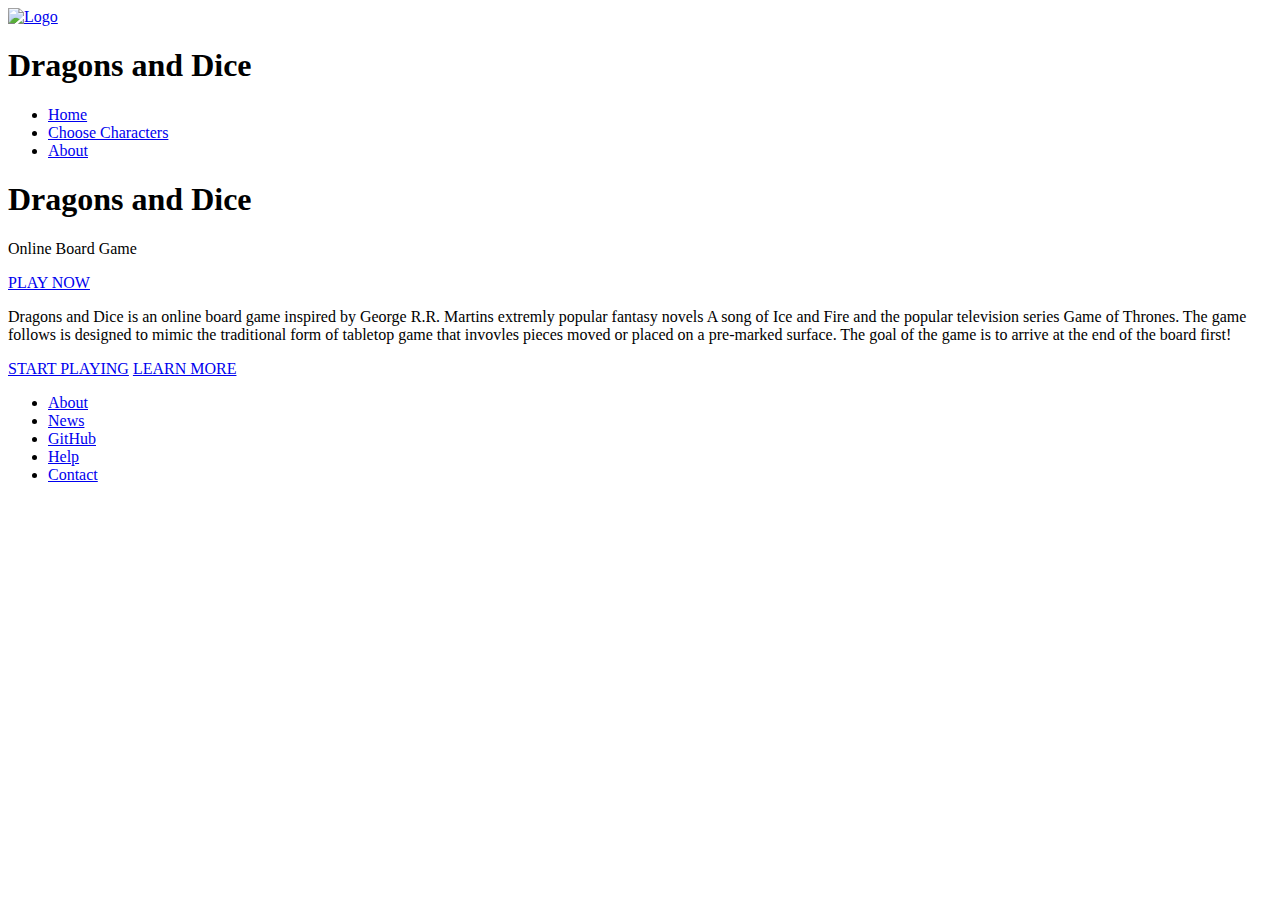
==== index.html @ 766cdbe1 "Added html pages" ====
<!DOCTYPE html>
<html lang="en">
  <head>
    <meta charset="UTF-8" />
    <meta name="viewport" content="width=device-width, initial-scale=1.0" />
    <meta http-equiv="X-UA-Compatible" content="ie=edge" />
    <link rel="stylesheet" href="./styles.css" />
    <title>Dragons and Dice</title>
  </head>
  <body>
    <header class="header">
      <nav class="header-nav">
        <div class="logo-section">
          <a class="logo-link" href="./index.html">
            <img class="logo-image" src="./logo.svg" alt="Logo" />
          </a>
          <h1 class="header-title">Dragons and Dice</h1>
        </div>
        <ul class="nav-ul">
          <li class="nav-item">
            <a class="nav-item-link active" href="./index.html">Home</a>
          </li>
          <li class="nav-item">
            <a class="nav-item-link" href="./characters.html">Choose Characters</a>
          </li>
          <li class="nav-item">
            <a class="nav-item-link" href="./about.html">About</a>
          </li>
        </ul>
      </nav>
    </header>
    <main>
      <div class="heroimage-container">
        <div class="hero-text">
          <h1>Dragons and Dice</h1>
          <p>Online Board Game</p>
          <a class="button hero-button" href="./characters.html">PLAY NOW</a>
        </div>
      </div>
      <p class="home-text">
        Dragons and Dice is an online board game inspired by George R.R. Martins extremly popular fantasy novels A song
        of Ice and Fire and the popular television series Game of Thrones. The game follows is designed to mimic the
        traditional form of tabletop game that invovles pieces moved or placed on a pre-marked surface. The goal of the
        game is to arrive at the end of the board first!
      </p>
      <div class="frontpage-buttons">
        <a class="button start-playing-button" href="./characters.html">START PLAYING</a>
        <a class="button learn-more-button" href="./about.html">LEARN MORE</a>
      </div>
    </main>
    <footer class="footer">
      <nav class="footer-nav">
        <ul class="footer-ul">
          <li class="footer-nav-item">
            <a class="footer-nav-item-link" href="./about.html">About</a>
          </li>
          <li class="footer-nav-item">
            <a class="footer-nav-item-link" href="./about.html">News</a>
          </li>
          <li class="footer-nav-item">
            <a class="footer-nav-item-link" href="./about.html">GitHub</a>
          </li>
          <li class="footer-nav-item">
            <a class="footer-nav-item-link" href="./about.html">Help</a>
          </li>
          <li class="footer-nav-item">
            <a class="footer-nav-item-link" href="./about.html">Contact</a>
          </li>
        </ul>
      </nav>
    </footer>
    <script src="./script.js"></script>
  </body>
</html>
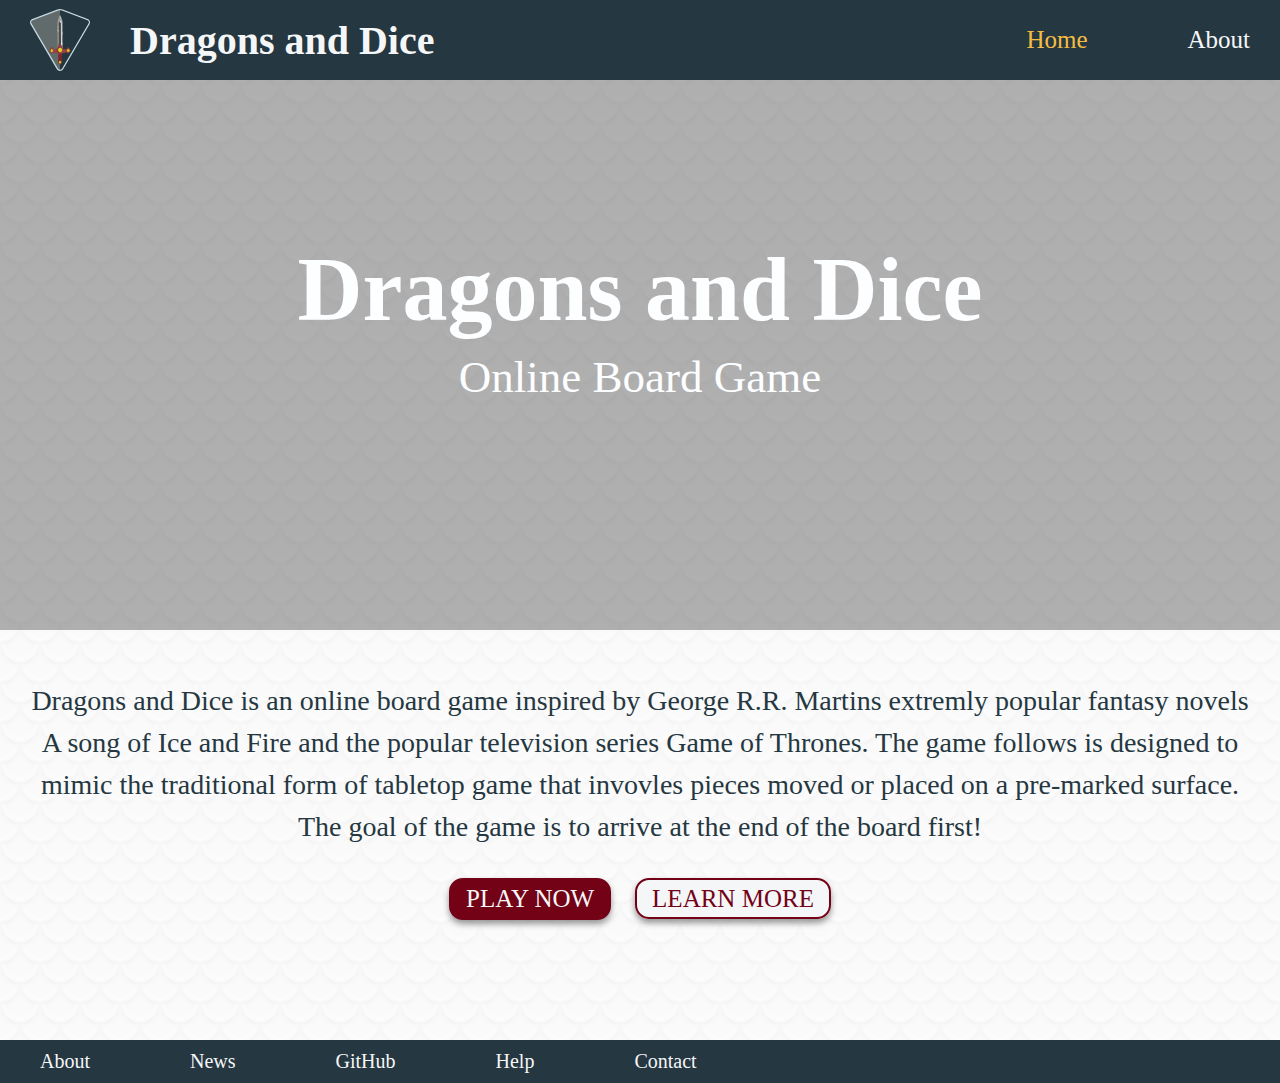
==== commit a992fd72: "Added mobile menu" ====
--- a/index.html
+++ b/index.html
@@ -16,12 +16,14 @@
           </a>
           <h1 class="header-title">Dragons and Dice</h1>
         </div>
+        <button id="menu-button">
+          <span id="menu-bar-1"></span>
+          <span id="menu-bar-2"></span>
+          <span id="menu-bar-3"></span>
+        </button>
         <ul class="nav-ul">
           <li class="nav-item">
             <a class="nav-item-link active" href="./index.html">Home</a>
-          </li>
-          <li class="nav-item">
-            <a class="nav-item-link" href="./characters.html">Choose Characters</a>
           </li>
           <li class="nav-item">
             <a class="nav-item-link" href="./about.html">About</a>
@@ -34,7 +36,6 @@
         <div class="hero-text">
           <h1>Dragons and Dice</h1>
           <p>Online Board Game</p>
-          <a class="button hero-button" href="./characters.html">PLAY NOW</a>
         </div>
       </div>
       <p class="home-text">
@@ -44,8 +45,11 @@
         game is to arrive at the end of the board first!
       </p>
       <div class="frontpage-buttons">
-        <a class="button start-playing-button" href="./characters.html">START PLAYING</a>
-        <a class="button learn-more-button" href="./about.html">LEARN MORE</a>
+        <button id="play-now-button" class="button">PLAY NOW</button>
+        <a class="button-inverted" href="./about.html">LEARN MORE</a>
+      </div>
+      <div id="characters" class="characters-choices">
+        <!--API goes here -->
       </div>
     </main>
     <footer class="footer">
@@ -69,6 +73,8 @@
         </ul>
       </nav>
     </footer>
-    <script src="./script.js"></script>
+    <script src="./js/menu.js"></script>
+    <script src="./js/Modal.js"></script>
+    <script src="./js/cards.js"></script>
   </body>
 </html>
--- a/styles.css
+++ b/styles.css
@@ -0,0 +1,1149 @@
+* {
+  margin: 0;
+  padding: 0;
+  box-sizing: border-box;
+}
+
+/*So the body and main elements take up 100% height*/
+html {
+  height: 100%;
+}
+
+/*Base*/
+body {
+  background-color: #f5f6f7;
+  color: #253741;
+  height: 100%;
+  background-image: url("./images/scales2.jpg");
+}
+
+main {
+  min-height: calc(100vh - (44px + 120px));
+}
+@media (max-width: 559px) {
+  main {
+    min-height: calc(100vh - (80px + 170px));
+  }
+}
+
+h1,
+h2,
+h3,
+h4,
+h5,
+h6 {
+  font-family: cinzel;
+}
+
+img {
+  max-width: 100%;
+  height: auto;
+}
+
+.button,
+.button-inverted {
+  background-color: #730217;
+  color: #f5f6f7;
+  border-radius: 14px;
+  text-align: center;
+  padding: 5px 15px;
+  transition: 0.2s;
+  cursor: pointer;
+  text-decoration: none;
+  font-size: 25px;
+  font-family: montserrat;
+  border: 2px solid #730217;
+  box-shadow: 0 4px 6px 0 rgba(0, 0, 0, 0.4);
+}
+@media (max-width: 559px) {
+  .button,
+.button-inverted {
+    width: 100%;
+    display: block;
+    padding: 10px 25px;
+    margin: 0 auto;
+  }
+}
+@media (max-width: 559px) {
+  .button,
+.button-inverted {
+    font-size: 20px;
+  }
+}
+
+.button:hover {
+  background-color: #f5f6f7;
+  color: #730217;
+}
+
+.button:disabled {
+  opacity: 0.6;
+  cursor: not-allowed;
+}
+
+.button:disabled:hover {
+  background-color: #730217;
+  color: #f5f6f7;
+  border: 2px solid #730217;
+}
+
+.button-inverted {
+  background-color: #f5f6f7;
+  color: #730217;
+  border: 2px solid #730217;
+}
+
+.button-inverted:hover {
+  background-color: #730217;
+  color: #f5f6f7;
+}
+
+.characters-choices {
+  display: flex;
+  flex-flow: row wrap;
+  justify-content: center;
+  margin-bottom: 30px;
+}
+
+.characters-flip-card {
+  background-color: transparent;
+  height: 340px;
+  width: calc((100% / 5) - (50px));
+  perspective: 1000px;
+  margin-left: 25px;
+  margin-right: 25px;
+  margin-bottom: 40px;
+  text-align: center;
+  cursor: pointer;
+}
+@media (max-width: 1599px) {
+  .characters-flip-card {
+    width: calc((100% / 4) - (50px));
+  }
+}
+@media (max-width: 1239px) {
+  .characters-flip-card {
+    width: calc((100% / 3) - (50px));
+  }
+}
+@media (max-width: 939px) {
+  .characters-flip-card {
+    width: calc((100% / 2) - (50px));
+  }
+}
+@media (max-width: 639px) {
+  .characters-flip-card {
+    width: 100%;
+    max-width: 340px;
+  }
+}
+
+.flip-card-inner {
+  position: relative;
+  width: 100%;
+  height: 100%;
+  text-align: center;
+  transition: transform 0.4s;
+  transform-style: preserve-3d;
+}
+
+.card-image {
+  width: auto;
+  height: 100%;
+  border-radius: 14px;
+}
+
+.character-name {
+  position: absolute;
+  bottom: 0px;
+  left: 0;
+  background: #253741;
+  color: #f5f6f7;
+  width: 100%;
+  padding-bottom: 10px;
+  padding-top: 10px;
+  border-radius: 14px;
+  backface-visibility: hidden;
+}
+
+.characters-flip-card:hover .flip-card-inner,
+.characters-flip-card:focus .flip-card-inner,
+.characters-flip-card:active .flip-card-inner {
+  transform: rotateY(180deg);
+}
+
+.flip-card-front,
+.flip-card-back {
+  position: absolute;
+  width: 100%;
+  height: 100%;
+  backface-visibility: hidden;
+  box-shadow: 0 4px 8px 0 rgba(0, 0, 0, 0.2);
+  border-radius: 14px;
+}
+
+.flip-card-front {
+  background-color: #f5f6f7;
+  color: #0d0d0d;
+}
+
+.flip-card-back {
+  background-color: #fdfeff;
+  color: #0d0d0d;
+  transform: rotateY(180deg);
+  border: 1px solid #253741;
+}
+
+.card-p {
+  font-size: 12px;
+  font-family: montserrat;
+  text-align: left;
+  padding: 5px;
+  line-height: 1.2;
+  margin-left: 7px;
+}
+
+.character-select-button {
+  position: absolute;
+  bottom: -1px;
+  left: -1px;
+  width: calc(100% + 2px);
+  padding-bottom: 10px;
+  padding-top: 10px;
+  border-radius: 14px;
+}
+
+/*footer*/
+.footer {
+  width: 100%;
+  background-color: #253741;
+  color: #f5f6f7;
+}
+
+.footer-nav {
+  margin: 0 auto;
+  padding: 10px 40px;
+}
+
+.footer-nav-item {
+  margin-right: 100px;
+}
+@media (max-width: 879px) {
+  .footer-nav-item {
+    margin-right: 0;
+  }
+}
+@media (max-width: 559px) {
+  .footer-nav-item {
+    width: 50%;
+    margin-bottom: 20px;
+  }
+  .footer-nav-item:nth-of-type(2n) {
+    text-align: right;
+  }
+}
+
+.footer-nav-item-link {
+  color: #f5f6f7;
+  text-decoration: none;
+  font-size: 20px;
+}
+
+.footer-nav-item-link:hover {
+  color: #f4bd42;
+}
+
+.footer-ul {
+  display: flex;
+  flex-flow: row nowrap;
+  list-style: none;
+  font-family: raleway;
+}
+@media (max-width: 879px) {
+  .footer-ul {
+    flex-flow: row wrap;
+    justify-content: space-between;
+  }
+}
+@media (max-width: 559px) {
+  .footer-ul {
+    padding-top: 20px;
+  }
+}
+
+/*header*/
+.header {
+  background-color: #253741;
+  color: #f5f6f7;
+  text-align: center;
+  align-items: center;
+}
+
+.header-nav {
+  display: flex;
+  flex-flow: row nowrap;
+  justify-content: space-between;
+  padding-left: 30px;
+  padding-right: 30px;
+  position: relative;
+  align-items: center;
+}
+@media (max-width: 559px) {
+  .header-nav {
+    padding: 0 5px;
+  }
+}
+
+#menu-button {
+  display: inline-block;
+  cursor: pointer;
+  height: 30px;
+  width: 35px;
+  background-color: transparent;
+  border: none;
+  display: none;
+}
+@media (max-width: 879px) {
+  #menu-button {
+    display: block;
+  }
+}
+
+#menu-bar-1,
+#menu-bar-2,
+#menu-bar-3 {
+  display: block;
+  width: 100%;
+  height: 5px;
+  background-color: #f4bd42;
+  margin: 6px 0;
+  transition: 0.2s ease-in-out;
+}
+
+#menu-button.active #menu-bar-1 {
+  -webkit-transform: rotate(-45deg) translate(-9px, 6px);
+  transform: rotate(-45deg) translate(-9px, 6px);
+}
+
+#menu-button.active #menu-bar-2 {
+  opacity: 0;
+}
+
+#menu-button.active #menu-bar-3 {
+  -webkit-transform: rotate(45deg) translate(-8px, -8px);
+  transform: rotate(45deg) translate(-8px, -8px);
+}
+
+.nav-ul {
+  font-family: raleway;
+  list-style: none;
+  display: flex;
+  flex-grow: 1;
+  justify-content: flex-end;
+  flex-flow: row nowrap;
+  align-items: center;
+  transition: 0.2s ease-in-out;
+}
+@media (max-width: 879px) {
+  .nav-ul {
+    visibility: hidden;
+    height: 0;
+    position: absolute;
+    top: 80px;
+    left: 0;
+    right: 0;
+    padding: 0 0 0 30px;
+    z-index: 500;
+    border-top: 0.5px solid #f4bd42;
+    flex-flow: column;
+    align-items: flex-start;
+    background-color: rgba(37, 55, 65, 0.8);
+  }
+  .nav-ul.active {
+    padding: 20px 0 20px 30px;
+    visibility: visible;
+    height: auto;
+  }
+  .nav-ul.active .nav-item {
+    opacity: 1;
+  }
+}
+
+.nav-item:first-of-type {
+  margin-right: 100px;
+}
+@media (max-width: 879px) {
+  .nav-item:first-of-type {
+    margin-right: 0;
+    margin-bottom: 30px;
+  }
+}
+@media (max-width: 879px) {
+  .nav-item {
+    opacity: 0;
+  }
+}
+
+.nav-item-link {
+  color: #f5f6f7;
+  text-decoration: none;
+  font-size: 25px;
+}
+
+.nav-item-link:hover {
+  color: #f4bd42;
+}
+
+.logo-section {
+  width: 50%;
+  display: flex;
+  flex-flow: row nowrap;
+  align-items: center;
+  color: #f5f6f7;
+}
+@media (max-width: 879px) {
+  .logo-section {
+    width: 100%;
+    justify-content: flex-start;
+  }
+}
+
+.logo-link {
+  color: #f5f6f7;
+  height: 80px;
+  width: 60px;
+  margin-right: 20px;
+}
+@media (max-width: 559px) {
+  .logo-link {
+    margin-right: 10px;
+  }
+}
+
+.logo-image {
+  height: 100%;
+  width: auto;
+}
+
+.header-title {
+  font-family: cinzel;
+  font-size: 40px;
+  padding-left: 20px;
+}
+@media (max-width: 559px) {
+  .header-title {
+    padding-left: 0;
+  }
+}
+@media (max-width: 559px) {
+  .header-title {
+    font-size: 24px;
+  }
+}
+
+.active {
+  color: #f4bd42;
+}
+
+/*homepage*/
+.frontpage-buttons {
+  text-align: center;
+  margin-bottom: 90px;
+  margin-top: 30px;
+}
+@media (min-width: 560px) {
+  .frontpage-buttons .button {
+    margin-right: 20px;
+  }
+}
+@media (max-width: 559px) {
+  .frontpage-buttons {
+    padding: 0 20px;
+  }
+  .frontpage-buttons #play-now-button {
+    margin-bottom: 20px;
+  }
+}
+
+/* .start-playing-button {
+  margin: 20px;
+}
+
+.learn-more-button {
+  background-color: #fdfeff;
+  color: $red;
+  border: 2px solid $red;
+  margin-left: 20px;
+}
+
+.learn-more-button:hover {
+  background-color: $red;
+  color: #fdfeff;
+} */
+.heroimage-container {
+  height: 550px;
+  width: 100%;
+  background-position: center;
+  background-repeat: no-repeat;
+  background-size: cover;
+  position: relative;
+  background-image: linear-gradient(rgba(0, 0, 0, 0.3), rgba(0, 0, 0, 0.3)), url("./images/book.jpg");
+  background-size: cover;
+}
+
+.hero-text {
+  text-align: center;
+  margin: 0 auto;
+  position: relative;
+  top: 30%;
+  min-height: 200px;
+  color: #fdfeff;
+  font-size: 45px;
+  font-family: cinzel;
+  line-height: 1;
+}
+@media (max-width: 559px) {
+  .hero-text {
+    font-size: 30px;
+    padding: 0 10px;
+  }
+}
+@media (max-width: 419px) {
+  .hero-text {
+    font-size: 26px;
+  }
+}
+
+.hero-text p {
+  font-family: raleway;
+  padding-bottom: 30px;
+  padding-top: 20px;
+  margin-left: 20px;
+  margin-right: 20px;
+}
+
+.home-text {
+  font-family: raleway;
+  max-width: 1480px;
+  margin: 50px auto 30px;
+  font-size: 28px;
+  text-align: center;
+  /*  padding-top: 50px;
+  padding-left: 220px;
+  padding-right: 220px;
+  padding-bottom: 30px; */
+  line-height: 1.5;
+}
+@media (max-width: 1539px) {
+  .home-text {
+    margin: 50px 30px 30px;
+  }
+}
+@media (max-width: 559px) {
+  .home-text {
+    margin: 25px 20px 30px;
+    text-align: left;
+  }
+}
+@media (max-width: 559px) {
+  .home-text {
+    font-size: 18px;
+  }
+}
+
+.about-main {
+  display: flex;
+  flex-flow: column;
+  align-items: center;
+  margin: 20px auto 30px;
+  padding: 20px;
+}
+@media (max-width: 559px) {
+  .about-main {
+    margin: 10px auto 20px;
+    padding: 10px;
+  }
+}
+
+.about-titles {
+  font-size: 30px;
+  text-align: center;
+  margin-top: 60px;
+  margin-bottom: 30px;
+}
+@media (max-width: 559px) {
+  .about-titles {
+    margin: 0 auto 10px;
+  }
+}
+@media (max-width: 559px) {
+  .about-titles {
+    font-size: 24px;
+  }
+}
+
+.about-p {
+  font-family: raleway;
+  font-size: 25px;
+  text-align: center;
+  line-height: 1.5;
+  max-width: 1080px;
+}
+@media (max-width: 559px) {
+  .about-p {
+    margin: 0 auto 40px;
+  }
+}
+@media (max-width: 559px) {
+  .about-p {
+    font-size: 18px;
+  }
+}
+
+.about-button {
+  margin-bottom: 30px;
+  margin-top: 30px;
+}
+@media (max-width: 559px) {
+  .about-button {
+    margin-bottom: 15px;
+    margin-top: 0;
+  }
+}
+
+.lose-main {
+  padding: 0 20px;
+}
+
+.gameover-img {
+  border-radius: 8px;
+  display: block;
+  margin-left: auto;
+  margin-right: auto;
+  max-width: 760px;
+  width: 100%;
+  height: auto;
+  margin-top: 50px;
+  animation: fade-in;
+  animation-duration: 3s;
+  animation-fill-mode: forwards;
+  /*  @include smaller-than($mobile-breakpoint) {
+    width: ;
+  } */
+}
+
+.lose-buttons {
+  text-align: center;
+  padding: 50px;
+}
+@media (max-width: 559px) {
+  .lose-buttons {
+    padding: 0;
+    margin: 50px auto;
+  }
+  .lose-buttons .button {
+    margin-bottom: 20px;
+  }
+}
+
+.play-again-button {
+  margin: 20px;
+}
+
+.back-home-button {
+  background-color: #fdfeff;
+  color: #730217;
+  border: 2px solid #730217;
+}
+
+.back-home-button:hover {
+  background-color: #730217;
+  color: #fdfeff;
+}
+
+@keyframes fade-in {
+  from {
+    opacity: 0;
+  }
+  to {
+    opacity: 100%;
+  }
+}
+#bluesword, #redsword {
+  max-width: 400px;
+  height: auto;
+  position: relative;
+  top: 62px;
+  width: 100%;
+  /* transform-origin: bottom left; */
+  /*  animation-duration: 1s;
+  animation-fill-mode: forwards; */
+}
+
+#redsword {
+  left: 0;
+  transform: rotate(-90deg);
+  /* animation-name: redsword;
+   */
+  transform-origin: bottom left;
+}
+
+#bluesword {
+  right: 0;
+  transform: rotate(90deg);
+  /* animation-name: bluesword;
+   */
+  transform-origin: bottom right;
+}
+
+.background-win {
+  max-width: 600px;
+  width: 60%;
+  height: auto;
+  margin: 0 auto;
+}
+
+.swords-container {
+  display: flex;
+  flex-flow: row nowrap;
+  justify-content: space-between;
+  align-items: center;
+  width: 100%;
+  height: 85%;
+  position: relative;
+}
+@media (max-width: 559px) {
+  .swords-container {
+    height: 100%;
+  }
+}
+
+.main-win {
+  width: 100%;
+  height: 100%;
+  overflow: hidden;
+  position: relative;
+  min-height: calc(100vh - (44px + 120px));
+}
+@media (max-width: 559px) {
+  .main-win {
+    height: initial;
+  }
+}
+
+.win-text {
+  display: flex;
+  flex-flow: column;
+  justify-content: center;
+  margin: 0 auto;
+  font-size: 50px;
+  font-family: cinzel;
+  color: #253741;
+  white-space: nowrap;
+}
+@media (max-width: 1079px) {
+  .win-text {
+    font-size: 36px;
+  }
+}
+@media (max-width: 859px) {
+  .win-text {
+    font-size: 26px;
+  }
+}
+@media (max-width: 559px) {
+  .win-text {
+    font-size: 22px;
+    margin: 10px auto;
+  }
+}
+
+.win-buttons {
+  display: flex;
+  flex-flow: row wrap;
+  justify-content: center;
+  align-items: center;
+  margin: 0 auto;
+  position: absolute;
+  bottom: 20px;
+  width: 100%;
+}
+@media (max-width: 559px) {
+  .win-buttons {
+    padding: 0 20px;
+  }
+}
+.win-buttons .button {
+  margin-right: 20px;
+}
+@media (max-width: 559px) {
+  .win-buttons .button {
+    margin: 0 0 20px 0;
+  }
+}
+
+/*
+The backgrund elements are placed in their own container, with absolute positioning
+This is so they wont take up any space to shrink the swords to an unecessarily small sice,
+since the sword are relative postion to enforce responisveness
+*/
+.background-container {
+  position: absolute;
+  top: 0;
+  left: 0;
+  right: 0;
+  bottom: 0;
+  display: flex;
+  flex-flow: row nowrap;
+  justify-content: space-between;
+  align-items: center;
+  z-index: -5;
+}
+@media (max-width: 559px) {
+  .background-container {
+    flex-flow: column;
+    justify-content: flex-start;
+  }
+}
+
+.finale-tile, .big-tile {
+  background-repeat: no-repeat;
+  background-position: center;
+  background-size: contain;
+}
+
+.finale-tile, .big-tile, .red-tile, .white-tile {
+  width: 148px;
+  height: 108px;
+  border-radius: 14px;
+}
+
+.boardgame-container {
+  display: flex;
+  flex-flow: row wrap;
+  justify-content: flex-start;
+  align-items: flex-start;
+  width: 1260px;
+  height: 1000px;
+  padding: 40px 80px;
+  position: relative;
+}
+
+.white-tile {
+  background-color: #fff;
+  border: 1px solid #707070;
+}
+
+.red-tile {
+  background-color: #730217;
+  border: 1px solid #707070;
+  color: #fff;
+}
+
+.big-tile {
+  width: 180px;
+  height: 270px;
+  background-color: #fff;
+  border: 1px solid #707070;
+}
+
+.finale-tile {
+  width: 476px;
+  height: 270px;
+  background-color: #fff;
+  border: 1px solid #707070;
+}
+
+.board-row {
+  display: flex;
+  flex-flow: row nowrap;
+  margin-top: -121.5px;
+  /*Big tile width*/
+  margin-left: 180px;
+}
+
+.board-row-reverse {
+  display: flex;
+  flex-flow: row-reverse nowrap;
+  justify-content: flex-start;
+  margin-top: -13.5px;
+}
+
+.board-row-reverse-aligned {
+  margin-right: 180px;
+  margin-top: -121.5px;
+}
+
+.board-row-finale {
+  display: flex;
+  flex-flow: row nowrap;
+  align-items: center;
+}
+
+.board-column {
+  display: flex;
+  flex-flow: column;
+}
+
+.board-column-finale {
+  margin-top: 81px;
+}
+
+.boardgame-main {
+  display: flex;
+  flex-flow: row nowrap;
+  overflow: auto;
+  justify-content: center;
+}
+
+.dice-container {
+  height: 100%;
+  min-width: 460px;
+  max-width: 460px;
+  background-color: rgba(0, 0, 0, 0.5);
+  display: flex;
+  flex-flow: column;
+  justify-content: space-between;
+  align-items: center;
+  padding-top: 20px;
+  padding-bottom: 20px;
+  padding-left: 40px;
+  padding-right: 40px;
+  margin-top: 20px;
+  margin-bottom: 20px;
+  border-radius: 8px;
+  box-shadow: 0 4px 6px rgba(0, 0, 0, 0.2);
+}
+
+.player-panel {
+  height: 416px;
+  width: 386px;
+  background-color: #f5f8f9;
+  overflow: hidden;
+  display: flex;
+  flex-flow: row wrap;
+}
+
+.player-avatar {
+  width: 50%;
+  display: flex;
+  flex-flow: column;
+  align-items: center;
+}
+
+.player-token {
+  width: 50%;
+  padding: 40px;
+}
+
+.player-log {
+  width: 100%;
+  background-color: #fff;
+}
+
+.opponent-panel {
+  height: 210px;
+  width: 386px;
+  background-color: #f5f8f9;
+  overflow: hidden;
+  display: flex;
+  flex-flow: row wrap;
+}
+
+.opponent-avatar {
+  width: 50%;
+  padding: 40px;
+  width: 50%;
+  display: flex;
+  flex-flow: column;
+  align-items: center;
+}
+
+.opponent-token {
+  width: 50%;
+  padding: 40px;
+}
+
+.opponent-log {
+  width: 100%;
+  background-color: #fff;
+}
+
+.boardgame-footer {
+  position: initial;
+}
+
+.dice-paragraph {
+  font-size: 18px;
+  text-align: center;
+  padding-top: 10px;
+  padding-left: 20px;
+  padding-right: 20px;
+  padding-bottom: 10px;
+  line-height: 1;
+}
+.dice-paragraph:first-of-type {
+  font-weight: bold;
+}
+
+.tile-number {
+  font-family: cinzel;
+  font-size: 14px;
+  text-align: center;
+  padding-top: 10px;
+  padding-left: 0;
+  padding-right: 0;
+  padding-bottom: 0;
+  line-height: 1;
+}
+
+.token {
+  width: 56px;
+  height: auto;
+  position: absolute;
+  transition: 0.4s ease-in-out;
+}
+
+.boardgame-character-img {
+  width: auto;
+  height: 200px;
+}
+
+.character-panel {
+  width: 100%;
+  display: flex;
+  flex-flow: row wrap;
+  align-items: baseline;
+  background-color: #f5f8f9;
+  border-radius: 4px;
+}
+
+.character-avatar {
+  width: 50%;
+  height: auto;
+  display: flex;
+  flex-flow: column;
+  align-items: center;
+  box-shadow: 0 2px 4px 0 rgba(0, 0, 0, 0.5);
+  border-radius: 4px;
+}
+
+.character-avatar-figcaption {
+  font-size: 20px;
+  margin-top: 4px;
+  text-align: center;
+  background: #253741;
+  color: #f5f6f7;
+  width: 100%;
+  padding: 4px 0;
+  border-radius: 0 0 4px 4px;
+}
+
+.character-token {
+  padding: 40px;
+  width: 50%;
+  height: auto;
+}
+
+.character-log {
+  margin-top: 20px;
+  border-top: 2px solid #730217;
+  width: 100%;
+  height: 300px;
+  padding: 6px 14px;
+  overflow: hidden;
+}
+
+.character-log-opponent {
+  margin-top: 20px;
+  border-top: 2px solid #730217;
+  width: 100%;
+  height: 200px;
+  padding: 6px 14px;
+  overflow: hidden;
+}
+
+.dice-button {
+  margin-top: 20px;
+  margin-bottom: 60px;
+}
+
+#kings-landing {
+  background-image: url("./logosandtokens/targaryencastle.svg");
+  background-size: 45%;
+  background-position-y: 90%;
+}
+
+#winterfell {
+  background-image: url("./logosandtokens/starkcastle.svg");
+  background-size: 90%;
+}
+
+#casterly-rock {
+  background-image: url("./logosandtokens/lannistercastle.svg");
+  background-size: 75%;
+}
+
+#storms-end {
+  background-image: url("./logosandtokens/baratheoncastle.svg");
+  background-size: 60%;
+}
+
+.modal-overlay {
+  visibility: hidden;
+  opacity: 0;
+  position: fixed;
+  z-index: 100;
+  left: 0;
+  right: 0;
+  top: 0;
+  bottom: 0;
+  background-color: rgba(0, 0, 0, 0.6);
+  transition: 0.2s ease-in-out;
+}
+
+.modal-overlay--active {
+  visibility: visible;
+  opacity: 1;
+}
+
+.modal {
+  position: absolute;
+  left: 50%;
+  top: 50%;
+  transform: translate(-50%, -50%);
+  max-width: 600px;
+  max-height: 400px;
+  padding: 20px 40px;
+  background-color: #fff;
+  display: flex;
+  flex-flow: column;
+  justify-content: center;
+  align-items: center;
+  border-radius: 8px;
+  box-shadow: 0 4px 8px 0 rgba(0, 0, 0, 0.8);
+}
+
+.modal-message {
+  font-size: 24px;
+  text-align: center;
+  margin-bottom: 20px;
+}
+
+.modal-buttons {
+  display: flex;
+  flex-flow: row;
+  justify-content: center;
+}
+
+.modal-buttons > .button {
+  margin-right: 20px;
+}
+
+.modal-buttons > .button:only-child() {
+  margin-right: 0;
+}
+
+.cmodal-buttons > button {
+  transition: none;
+}
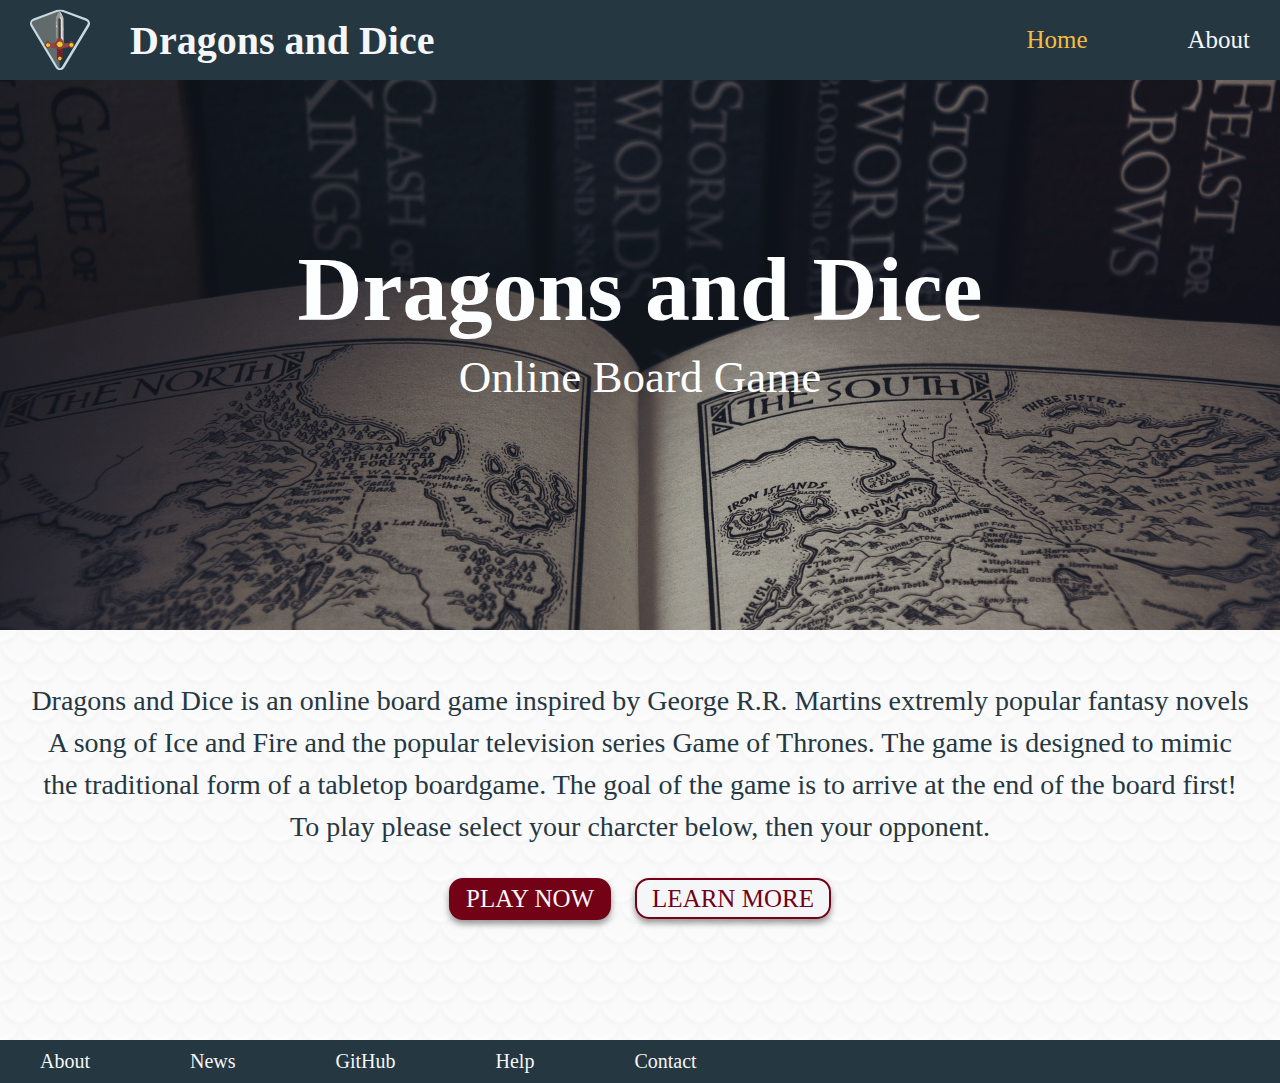
==== commit 49cb4591: "Rewrote intro text" ====
--- a/index.html
+++ b/index.html
@@ -40,9 +40,9 @@
       </div>
       <p class="home-text">
         Dragons and Dice is an online board game inspired by George R.R. Martins extremly popular fantasy novels A song
-        of Ice and Fire and the popular television series Game of Thrones. The game follows is designed to mimic the
-        traditional form of tabletop game that invovles pieces moved or placed on a pre-marked surface. The goal of the
-        game is to arrive at the end of the board first!
+        of Ice and Fire and the popular television series Game of Thrones. The game is designed to mimic the traditional
+        form of a tabletop boardgame. The goal of the game is to arrive at the end of the board first! To play please
+        select your charcter below, then your opponent.
       </p>
       <div class="frontpage-buttons">
         <button id="play-now-button" class="button">PLAY NOW</button>
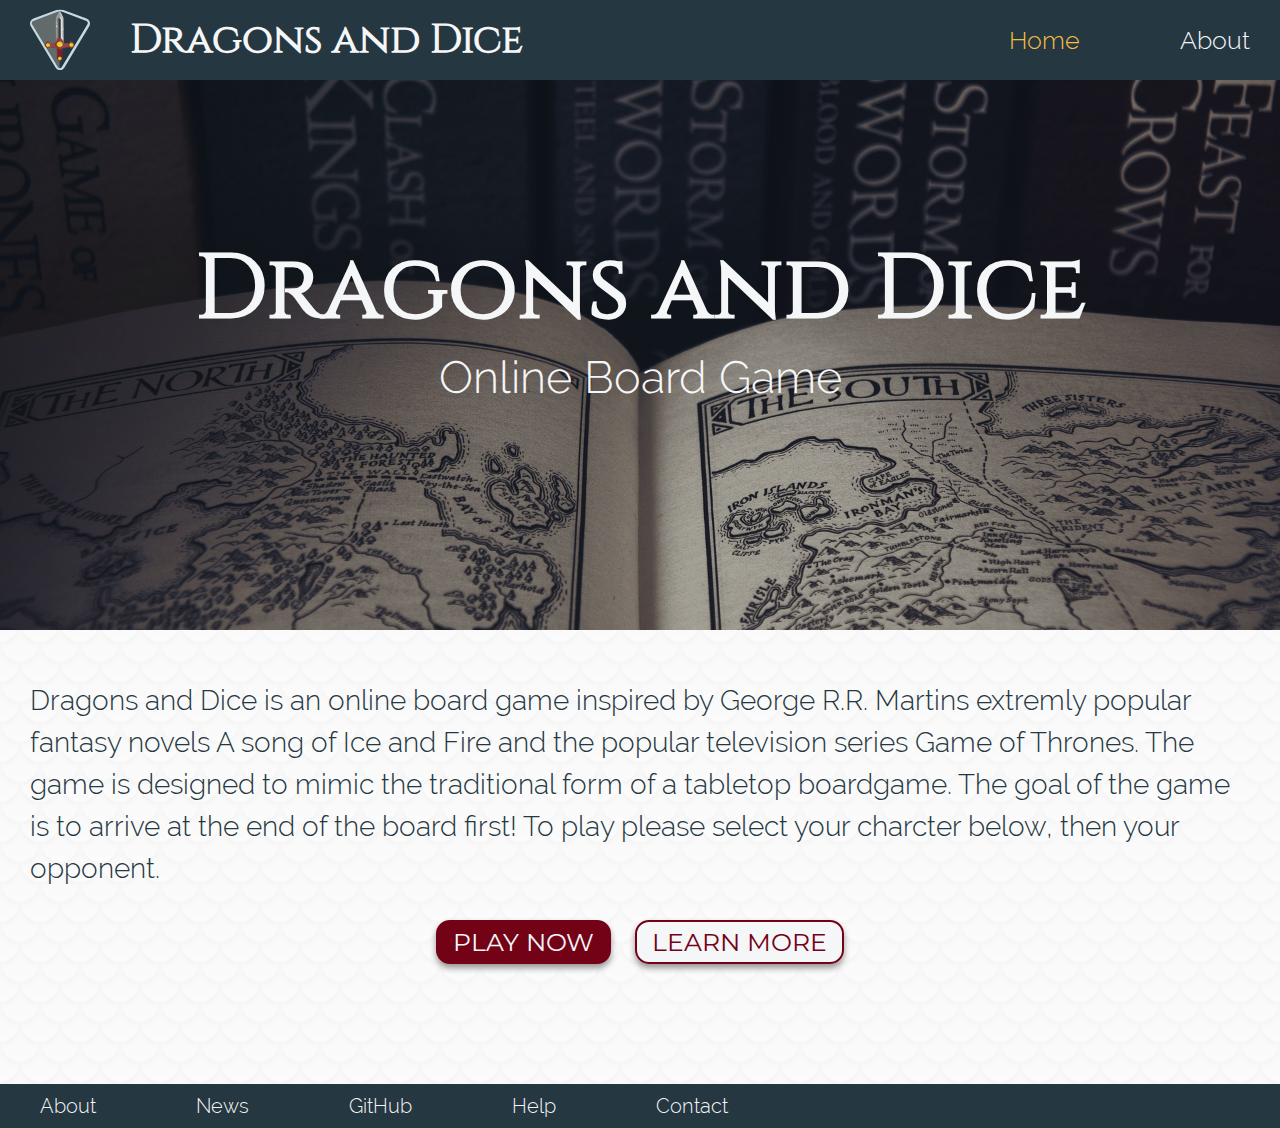
==== commit 4accc5da: "Github link now leads to repository" ====
--- a/index.html
+++ b/index.html
@@ -62,7 +62,7 @@
             <a class="footer-nav-item-link" href="./about.html">News</a>
           </li>
           <li class="footer-nav-item">
-            <a class="footer-nav-item-link" href="./about.html">GitHub</a>
+            <a class="footer-nav-item-link" href="https://github.com/karihold/semester-project2">GitHub</a>
           </li>
           <li class="footer-nav-item">
             <a class="footer-nav-item-link" href="./about.html">Help</a>
--- a/styles.css
+++ b/styles.css
@@ -1,3 +1,16 @@
+/*fonts*/
+@font-face {
+  font-family: "cinzel";
+  src: url("./fonts/Cinzel/Cinzel-Regular.ttf") format("truetype");
+}
+@font-face {
+  font-family: "raleway";
+  src: url("./fonts/Raleway/Raleway-Light.ttf") format("truetype");
+}
+@font-face {
+  font-family: "montserrat";
+  src: url("./fonts/Montserrat/Montserrat-Regular.ttf") format("truetype");
+}
 * {
   margin: 0;
   padding: 0;
@@ -188,7 +201,7 @@
 }
 
 .flip-card-back {
-  background-color: #fdfeff;
+  background-color: #f5f6f7;
   color: #0d0d0d;
   transform: rotateY(180deg);
   border: 1px solid #253741;
@@ -357,7 +370,7 @@
     border-top: 0.5px solid #f4bd42;
     flex-flow: column;
     align-items: flex-start;
-    background-color: rgba(37, 55, 65, 0.8);
+    background-color: #253741;
   }
   .nav-ul.active {
     padding: 20px 0 20px 30px;
@@ -465,21 +478,6 @@
   }
 }
 
-/* .start-playing-button {
-  margin: 20px;
-}
-
-.learn-more-button {
-  background-color: #fdfeff;
-  color: $red;
-  border: 2px solid $red;
-  margin-left: 20px;
-}
-
-.learn-more-button:hover {
-  background-color: $red;
-  color: #fdfeff;
-} */
 .heroimage-container {
   height: 550px;
   width: 100%;
@@ -497,7 +495,7 @@
   position: relative;
   top: 30%;
   min-height: 200px;
-  color: #fdfeff;
+  color: #f5f6f7;
   font-size: 45px;
   font-family: cinzel;
   line-height: 1;
@@ -527,11 +525,6 @@
   max-width: 1480px;
   margin: 50px auto 30px;
   font-size: 28px;
-  text-align: center;
-  /*  padding-top: 50px;
-  padding-left: 220px;
-  padding-right: 220px;
-  padding-bottom: 30px; */
   line-height: 1.5;
 }
 @media (max-width: 1539px) {
@@ -627,14 +620,14 @@
   animation: fade-in;
   animation-duration: 3s;
   animation-fill-mode: forwards;
-  /*  @include smaller-than($mobile-breakpoint) {
-    width: ;
-  } */
 }
 
 .lose-buttons {
   text-align: center;
   padding: 50px;
+}
+.lose-buttons .button {
+  margin-right: 20px;
 }
 @media (max-width: 559px) {
   .lose-buttons {
@@ -644,21 +637,6 @@
   .lose-buttons .button {
     margin-bottom: 20px;
   }
-}
-
-.play-again-button {
-  margin: 20px;
-}
-
-.back-home-button {
-  background-color: #fdfeff;
-  color: #730217;
-  border: 2px solid #730217;
-}
-
-.back-home-button:hover {
-  background-color: #730217;
-  color: #fdfeff;
 }
 
 @keyframes fade-in {
@@ -675,24 +653,17 @@
   position: relative;
   top: 62px;
   width: 100%;
-  /* transform-origin: bottom left; */
-  /*  animation-duration: 1s;
-  animation-fill-mode: forwards; */
 }
 
 #redsword {
   left: 0;
   transform: rotate(-90deg);
-  /* animation-name: redsword;
-   */
   transform-origin: bottom left;
 }
 
 #bluesword {
   right: 0;
   transform: rotate(90deg);
-  /* animation-name: bluesword;
-   */
   transform-origin: bottom right;
 }
 
@@ -818,6 +789,12 @@
   border-radius: 14px;
 }
 
+.boardgame-main {
+  display: flex;
+  flex-flow: row nowrap;
+  overflow-x: auto;
+}
+
 .boardgame-container {
   display: flex;
   flex-flow: row wrap;
@@ -825,7 +802,7 @@
   align-items: flex-start;
   width: 1260px;
   height: 1000px;
-  padding: 40px 80px;
+  padding: 40px;
   position: relative;
 }
 
@@ -887,13 +864,6 @@
 
 .board-column-finale {
   margin-top: 81px;
-}
-
-.boardgame-main {
-  display: flex;
-  flex-flow: row nowrap;
-  overflow: auto;
-  justify-content: center;
 }
 
 .dice-container {
@@ -915,66 +885,13 @@
   box-shadow: 0 4px 6px rgba(0, 0, 0, 0.2);
 }
 
-.player-panel {
-  height: 416px;
-  width: 386px;
-  background-color: #f5f8f9;
-  overflow: hidden;
-  display: flex;
-  flex-flow: row wrap;
-}
-
-.player-avatar {
-  width: 50%;
-  display: flex;
-  flex-flow: column;
-  align-items: center;
-}
-
-.player-token {
-  width: 50%;
-  padding: 40px;
-}
-
-.player-log {
-  width: 100%;
-  background-color: #fff;
-}
-
-.opponent-panel {
-  height: 210px;
-  width: 386px;
-  background-color: #f5f8f9;
-  overflow: hidden;
-  display: flex;
-  flex-flow: row wrap;
-}
-
-.opponent-avatar {
-  width: 50%;
-  padding: 40px;
-  width: 50%;
-  display: flex;
-  flex-flow: column;
-  align-items: center;
-}
-
-.opponent-token {
-  width: 50%;
-  padding: 40px;
-}
-
-.opponent-log {
-  width: 100%;
-  background-color: #fff;
-}
-
 .boardgame-footer {
   position: initial;
 }
 
 .dice-paragraph {
   font-size: 18px;
+  font-family: montserrat;
   text-align: center;
   padding-top: 10px;
   padding-left: 20px;
@@ -1014,7 +931,7 @@
   display: flex;
   flex-flow: row wrap;
   align-items: baseline;
-  background-color: #f5f8f9;
+  background-color: #f5f6f7;
   border-radius: 4px;
 }
 
@@ -1030,6 +947,7 @@
 
 .character-avatar-figcaption {
   font-size: 20px;
+  font-family: cinzel;
   margin-top: 4px;
   text-align: center;
   background: #253741;
@@ -1112,8 +1030,8 @@
   left: 50%;
   top: 50%;
   transform: translate(-50%, -50%);
-  max-width: 600px;
-  max-height: 400px;
+  max-width: 80%;
+  max-height: 60%;
   padding: 20px 40px;
   background-color: #fff;
   display: flex;
@@ -1128,6 +1046,8 @@
   font-size: 24px;
   text-align: center;
   margin-bottom: 20px;
+  font-family: cinzel;
+  font-weight: 600;
 }
 
 .modal-buttons {
